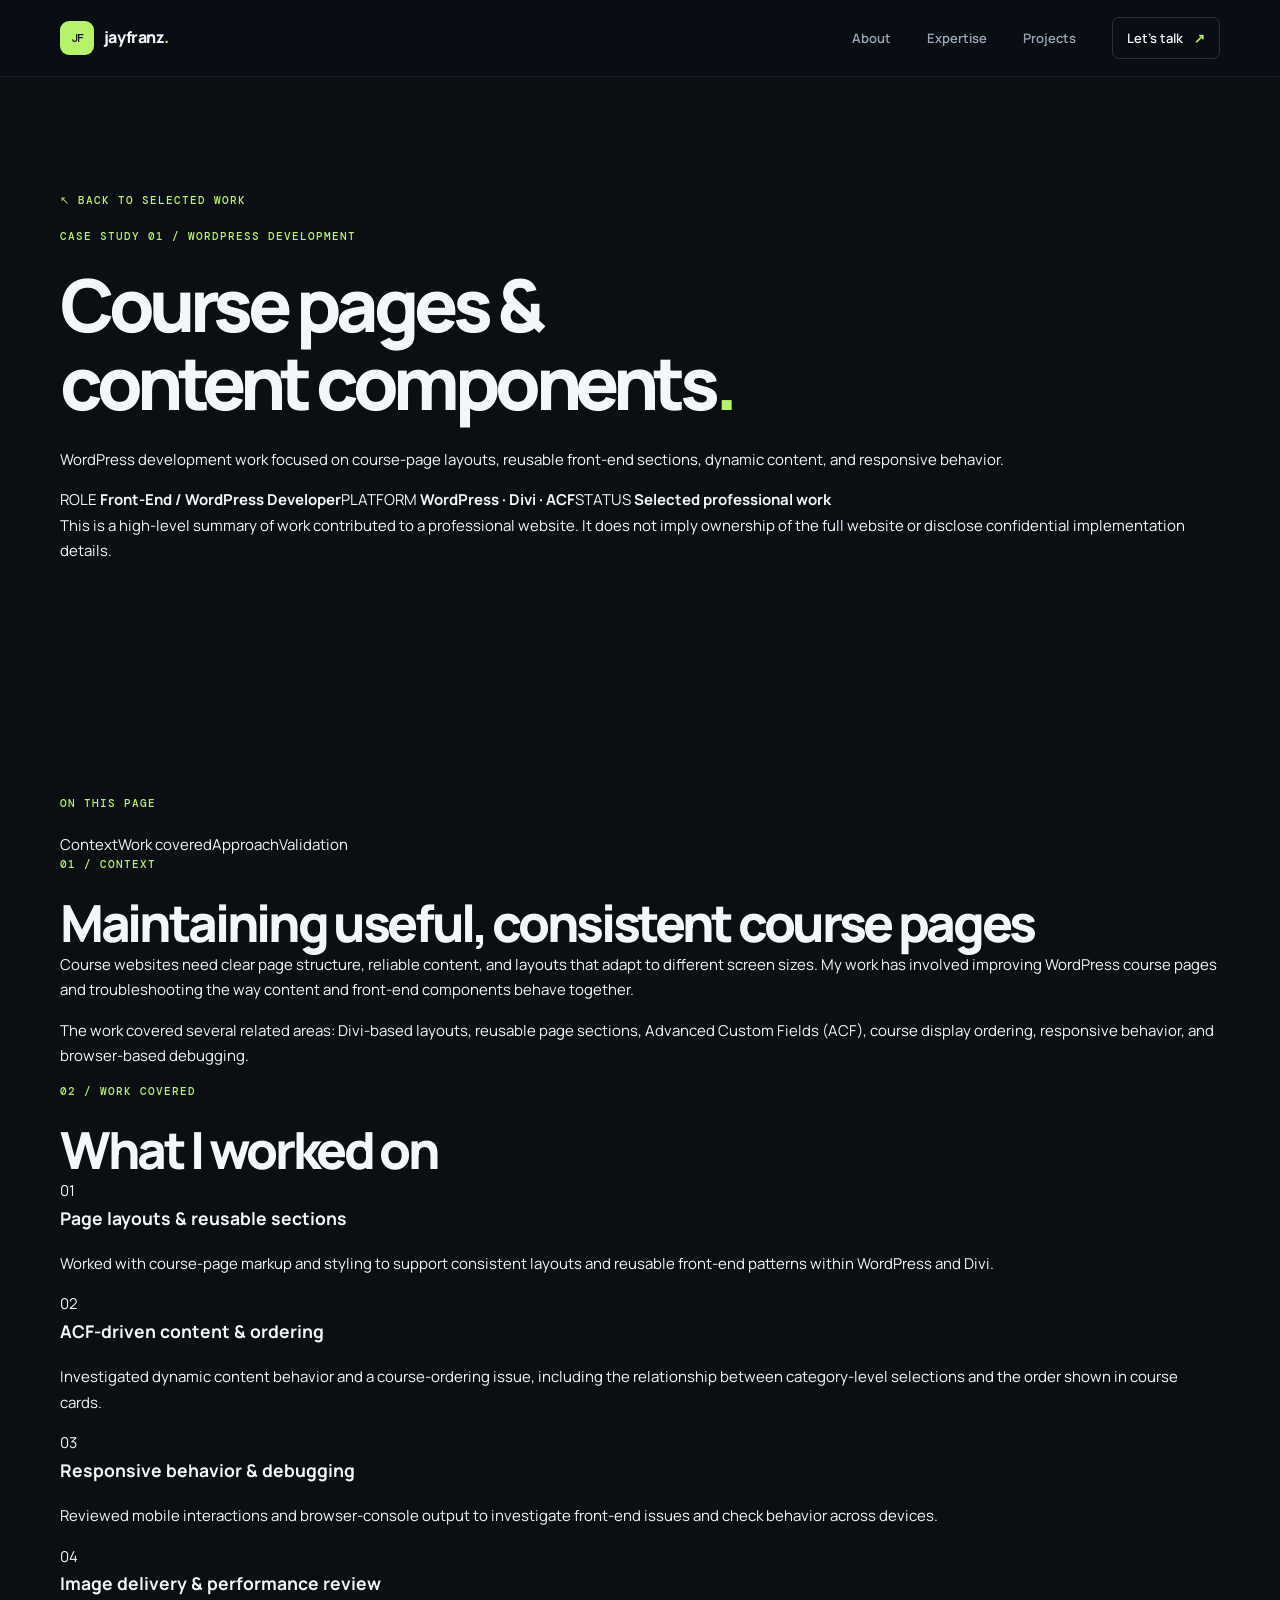
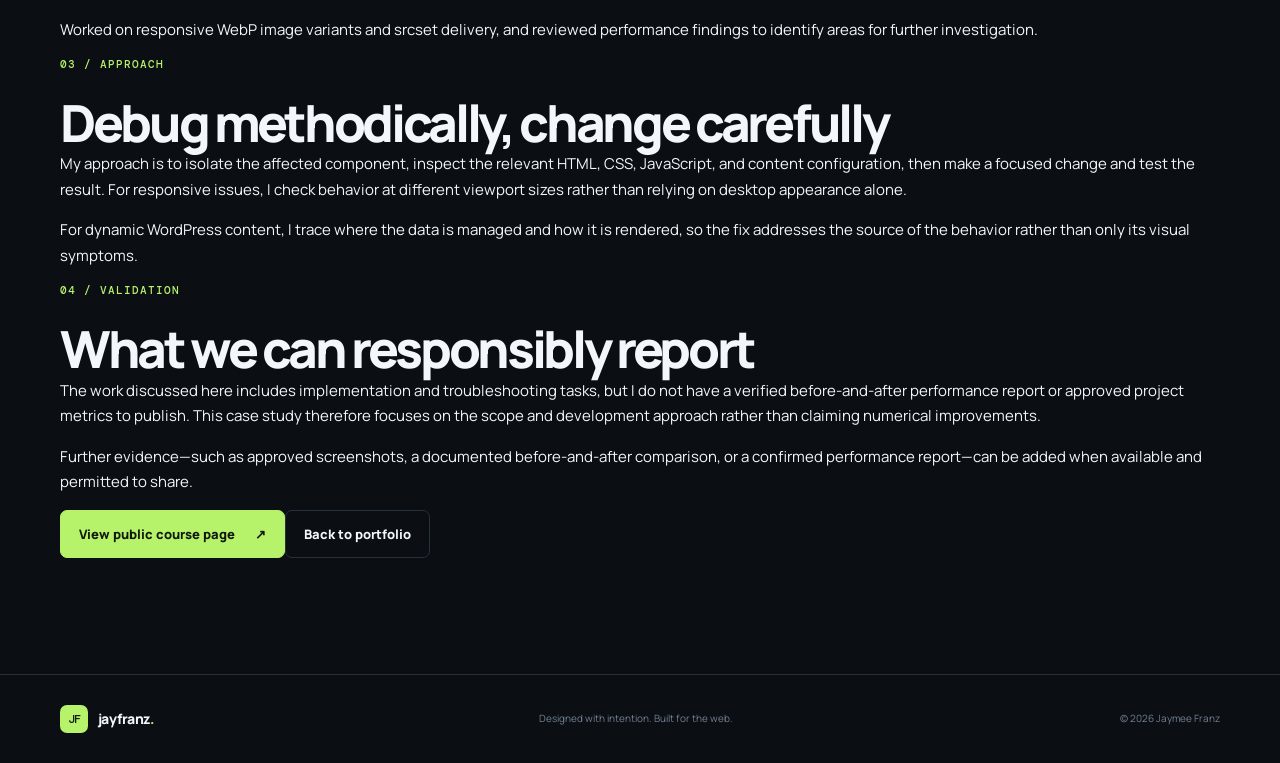
==== case-study-wordpress.html @ bbe4d5fe "Add WordPress course page case study" ====
<!doctype html>
<html lang="en">
<head>
  <meta charset="utf-8">
  <meta name="viewport" content="width=device-width, initial-scale=1">
  <meta name="theme-color" content="#0b0f14">
  <meta name="description" content="A case study of WordPress course-page development, Divi components, ACF-driven content, responsive behavior, and front-end troubleshooting by Jaymee Franz.">
  <title>WordPress Course Page Development — Jaymee Franz</title>
  <link rel="preconnect" href="https://fonts.googleapis.com">
  <link rel="preconnect" href="https://fonts.gstatic.com" crossorigin>
  <link href="https://fonts.googleapis.com/css2?family=DM+Mono:wght@400;500&family=Manrope:wght@400;500;600;700;800&display=swap" rel="stylesheet">
  <link rel="stylesheet" href="assets/css/style.css">
  <script src="assets/js/main.js" defer></script>
</head>
<body>
<a class="skip-link" href="#main">Skip to content</a>
<header class="site-header"><div class="container nav-wrap">
<a class="brand" href="index.html#home" aria-label="Jaymee Franz home"><span class="brand-mark">JF</span><span>jayfranz<span class="brand-dot">.</span></span></a>
<button class="menu-toggle" type="button" aria-expanded="false" aria-controls="primary-nav" aria-label="Open navigation"><span></span><span></span></button>
<nav id="primary-nav" class="primary-nav" aria-label="Main navigation"><a href="index.html#about">About</a><a href="index.html#expertise">Expertise</a><a href="index.html#projects">Projects</a><a href="index.html#contact" class="nav-cta">Let's talk <span aria-hidden="true">↗</span></a></nav>
</div></header>
<main id="main">
<section class="case-hero section"><div class="container">
<p class="eyebrow"><a href="index.html#projects">↖ BACK TO SELECTED WORK</a></p>
<p class="eyebrow">CASE STUDY 01 / WORDPRESS DEVELOPMENT</p>
<h1>Course pages &amp;<br>content components<span class="accent">.</span></h1>
<p class="case-lede">WordPress development work focused on course-page layouts, reusable front-end sections, dynamic content, and responsive behavior.</p>
<div class="case-meta"><span>ROLE <strong>Front-End / WordPress Developer</strong></span><span>PLATFORM <strong>WordPress · Divi · ACF</strong></span><span>STATUS <strong>Selected professional work</strong></span></div>
<div class="case-disclaimer">This is a high-level summary of work contributed to a professional website. It does not imply ownership of the full website or disclose confidential implementation details.</div>
</div></section>
<section class="section case-body"><div class="container case-layout">
<aside class="case-sidebar"><p class="eyebrow">ON THIS PAGE</p><a href="#context">Context</a><a href="#work">Work covered</a><a href="#approach">Approach</a><a href="#validation">Validation</a></aside>
<div class="case-content">
<section id="context" class="case-block"><p class="eyebrow">01 / CONTEXT</p><h2>Maintaining useful, consistent course pages</h2><p>Course websites need clear page structure, reliable content, and layouts that adapt to different screen sizes. My work has involved improving WordPress course pages and troubleshooting the way content and front-end components behave together.</p><p>The work covered several related areas: Divi-based layouts, reusable page sections, Advanced Custom Fields (ACF), course display ordering, responsive behavior, and browser-based debugging.</p></section>
<section id="work" class="case-block"><p class="eyebrow">02 / WORK COVERED</p><h2>What I worked on</h2>
<div class="case-detail"><span>01</span><div><h3>Page layouts &amp; reusable sections</h3><p>Worked with course-page markup and styling to support consistent layouts and reusable front-end patterns within WordPress and Divi.</p></div></div>
<div class="case-detail"><span>02</span><div><h3>ACF-driven content &amp; ordering</h3><p>Investigated dynamic content behavior and a course-ordering issue, including the relationship between category-level selections and the order shown in course cards.</p></div></div>
<div class="case-detail"><span>03</span><div><h3>Responsive behavior &amp; debugging</h3><p>Reviewed mobile interactions and browser-console output to investigate front-end issues and check behavior across devices.</p></div></div>
<div class="case-detail"><span>04</span><div><h3>Image delivery &amp; performance review</h3><p>Worked on responsive WebP image variants and srcset delivery, and reviewed performance findings to identify areas for further investigation.</p></div></div>
</section>
<section id="approach" class="case-block"><p class="eyebrow">03 / APPROACH</p><h2>Debug methodically, change carefully</h2><p>My approach is to isolate the affected component, inspect the relevant HTML, CSS, JavaScript, and content configuration, then make a focused change and test the result. For responsive issues, I check behavior at different viewport sizes rather than relying on desktop appearance alone.</p><p>For dynamic WordPress content, I trace where the data is managed and how it is rendered, so the fix addresses the source of the behavior rather than only its visual symptoms.</p></section>
<section id="validation" class="case-block"><p class="eyebrow">04 / VALIDATION</p><h2>What we can responsibly report</h2><p>The work discussed here includes implementation and troubleshooting tasks, but I do not have a verified before-and-after performance report or approved project metrics to publish. This case study therefore focuses on the scope and development approach rather than claiming numerical improvements.</p><p>Further evidence—such as approved screenshots, a documented before-and-after comparison, or a confirmed performance report—can be added when available and permitted to share.</p></section>
<div class="case-links"><a class="button button-primary" href="https://verticalinstitute.com/courses/generative-ai-for-content-creation-course/" target="_blank" rel="noreferrer">View public course page <span aria-hidden="true">↗</span></a><a class="button button-ghost" href="index.html#projects">Back to portfolio</a></div>
</div></div></section>
</main>
<footer class="site-footer"><div class="container footer-inner"><a class="brand" href="index.html#home"><span class="brand-mark">JF</span><span>jayfranz<span class="brand-dot">.</span></span></a><p>Designed with intention. Built for the web.</p><p>© <span id="year"></span> Jaymee Franz</p></div></footer>
</body></html>
---- assets/css/style.css ----
:root{color-scheme:dark;--bg:#0b0f14;--bg-soft:#10161e;--panel:#131b25;--text:#f3f6fa;--muted:#9ba8b8;--line:#26313e;--accent:#b6f36b;--max:1160px;--font:"Manrope",Arial,sans-serif;--mono:"DM Mono",monospace}
*{box-sizing:border-box}html{scroll-behavior:smooth;scroll-padding-top:90px}body{margin:0;background:var(--bg);color:var(--text);font-family:var(--font);font-size:15px;line-height:1.7;-webkit-font-smoothing:antialiased}a{color:inherit;text-decoration:none}a:focus-visible,button:focus-visible{outline:2px solid var(--accent);outline-offset:4px}.container{width:min(var(--max),calc(100% - 48px));margin-inline:auto}.section{padding:116px 0}.skip-link{position:absolute;left:12px;top:-60px;background:var(--accent);color:#111;padding:10px 14px;z-index:100}.skip-link:focus{top:12px}
.site-header{position:sticky;top:0;z-index:50;background:rgba(11,15,20,.9);backdrop-filter:blur(18px);border-bottom:1px solid rgba(255,255,255,.06)}.nav-wrap{height:76px;display:flex;align-items:center;justify-content:space-between}.brand{display:inline-flex;align-items:center;gap:10px;font-size:16px;font-weight:800;letter-spacing:-.04em}.brand-mark{display:grid;place-items:center;width:34px;height:34px;border-radius:9px;background:var(--accent);color:#111b0e;font:500 12px var(--mono);letter-spacing:-.08em}.brand-dot,.accent{color:var(--accent)}.primary-nav{display:flex;align-items:center;gap:36px;color:var(--muted);font-size:13px;font-weight:600}.primary-nav a{transition:color .2s}.primary-nav a:hover{color:var(--text)}.primary-nav .nav-cta{padding:9px 14px;border:1px solid var(--line);border-radius:7px;color:var(--text)}.nav-cta span{color:var(--accent);margin-left:8px}.menu-toggle{display:none}
.hero{position:relative;overflow:hidden;padding:118px 0 104px}.hero-grid{display:grid;grid-template-columns:1.12fr .88fr;align-items:center;gap:62px}.eyebrow{margin:0 0 22px;color:var(--accent);font:500 11px var(--mono);letter-spacing:.09em}.status-dot{display:inline-block;width:7px;height:7px;background:var(--accent);border-radius:50%;margin-right:10px;box-shadow:0 0 0 4px rgba(182,243,107,.08)}h1,h2,h3,p{margin-top:0}h1{font-size:clamp(44px,5.7vw,76px);line-height:1.075;letter-spacing:-.075em;margin-bottom:25px;font-weight:800}h2{font-size:clamp(34px,4vw,52px);line-height:1.14;letter-spacing:-.065em;margin-bottom:0;font-weight:800}.hero-lede{max-width:590px;color:var(--muted);font-size:16px;line-height:1.9;margin-bottom:32px}.hero-actions{display:flex;gap:12px;flex-wrap:wrap}.button{display:inline-flex;gap:20px;align-items:center;justify-content:center;min-height:48px;padding:0 18px;border-radius:7px;font-size:13px;font-weight:800;transition:transform .2s,border-color .2s,background .2s}.button:hover{transform:translateY(-2px)}.button-primary{color:#11190c;background:var(--accent);border:1px solid var(--accent)}.button-primary:hover{background:#c8ff8a}.button-ghost{border:1px solid var(--line);color:var(--text)}.button-ghost:hover{border-color:#657487}.hero-meta{display:flex;gap:14px;align-items:center;flex-wrap:wrap;margin-top:39px;color:#8290a0;font:11px var(--mono)}.meta-separator{width:4px;height:4px;border-radius:50%;background:#566271}
.hero-art{position:relative;padding:28px 0}.art-glow{position:absolute;width:340px;height:340px;right:3%;top:10%;background:rgba(77,131,49,.13);filter:blur(85px);border-radius:50%}.code-window{position:relative;z-index:1;background:rgba(19,27,37,.96);border:1px solid #2b3745;border-radius:13px;box-shadow:0 30px 100px rgba(0,0,0,.3);overflow:hidden;transform:rotate(1.5deg)}.window-bar,.window-footer{height:45px;display:flex;align-items:center;justify-content:space-between;padding:0 17px;border-bottom:1px solid #26313e;color:#748294;font:10px var(--mono)}.window-dots{display:flex;gap:5px}.window-dots i{width:7px;height:7px;background:#3b4654;border-radius:50%}.window-menu{letter-spacing:2px}.code-content{padding:25px 18px 24px;font:11px/2.35 var(--mono);color:#dde5ee;overflow:hidden}.code-content p{margin:0;white-space:nowrap}.line-no{display:inline-block;width:30px;color:#566474;user-select:none}.code-purple{color:#c4a4ff}.code-green{color:#b6f36b}.code-comment{color:#748797}.code-last{margin-top:10px!important}.cursor{display:inline-block;width:6px;height:12px;margin-left:4px;background:var(--accent);vertical-align:-2px;animation:blink 1.1s step-end infinite}@keyframes blink{50%{opacity:0}}.window-footer{height:36px;border-top:1px solid #26313e;border-bottom:0;font-size:9px}.footer-check{color:var(--accent);margin-right:5px}.floating-chip{position:absolute;z-index:2;display:flex;align-items:center;gap:10px;padding:10px 13px;background:#17212c;border:1px solid #2e3b49;border-radius:8px;font-size:11px;font-weight:700;box-shadow:0 12px 36px rgba(0,0,0,.28)}.chip-top{top:0;right:-14px}.chip-bottom{bottom:3px;left:-25px}.chip-symbol{display:grid;place-items:center;width:25px;height:25px;background:#283d2a;border-radius:5px;color:var(--accent);font:12px var(--mono)}.chip-spark{color:var(--accent);font-size:18px}
.hero-bottom-line{position:absolute;bottom:0;left:0;right:0;border-bottom:1px solid var(--line)}.intro-strip{background:#0e141b;border-bottom:1px solid var(--line)}.intro-strip-inner{display:flex;align-items:center;gap:36px;padding:24px 0}.intro-strip-inner>span{color:var(--accent);font:10px var(--mono);letter-spacing:.12em;white-space:nowrap}.intro-strip-inner p{margin:0;color:#c2cbd6;font-size:13px}.two-column{display:grid;grid-template-columns:1fr 1fr;gap:90px}.muted-heading{color:#647283}.about-copy{max-width:520px}.large-copy{font-size:20px;line-height:1.65;font-weight:600;letter-spacing:-.035em;color:#e2e8ef;margin-bottom:19px}.about-copy>p:not(.large-copy){color:var(--muted);line-height:1.9;font-size:14px;margin-bottom:24px}.text-link{display:inline-flex;gap:14px;align-items:center;color:var(--accent);font-size:13px;font-weight:800}.text-link span{font-size:17px}
.expertise-section{background:#0e141b;border-block:1px solid var(--line)}.section-heading{display:flex;align-items:flex-end;justify-content:space-between;gap:35px;margin-bottom:45px}.section-heading .eyebrow{margin-bottom:16px}.section-note{max-width:330px;color:var(--muted);font-size:13px;line-height:1.8;margin:0 0 4px}.expertise-grid{display:grid;grid-template-columns:repeat(2,minmax(0,1fr));gap:14px}.expertise-card{position:relative;padding:28px;background:var(--panel);border:1px solid #26313e;border-radius:10px;min-height:260px;transition:transform .2s,border-color .2s}.expertise-card:hover{transform:translateY(-3px);border-color:#465a6e}.card-index{position:absolute;top:26px;right:27px;color:#566576;font:11px var(--mono)}.card-icon{display:grid;place-items:center;width:43px;height:43px;background:#213126;color:var(--accent);border:1px solid #2d4630;border-radius:9px;font:500 16px var(--mono);margin-bottom:22px}.expertise-card h3,.project-info h3{font-size:18px;line-height:1.35;letter-spacing:-.04em;margin-bottom:10px}.expertise-card p{max-width:450px;color:var(--muted);font-size:13px;line-height:1.8;margin-bottom:20px}.tag-list{display:flex;gap:6px;flex-wrap:wrap}.tag-list span{display:inline-flex;padding:5px 8px;background:#1d2834;border:1px solid #2a3745;border-radius:4px;color:#aebbc9;font:9px var(--mono)}
.projects-section{background:var(--bg)}.project-grid{display:grid;grid-template-columns:repeat(2,minmax(0,1fr));gap:17px}.project-card{border:1px solid var(--line);border-radius:10px;overflow:hidden;background:#10161e}.project-featured{grid-column:span 2;display:grid;grid-template-columns:1fr 1fr}.project-visual{position:relative;min-height:235px;display:grid;place-items:center;overflow:hidden;background:#141e29;border-bottom:1px solid var(--line)}.project-featured .project-visual{min-height:285px;border-bottom:0;border-right:1px solid var(--line)}.visual-label{position:absolute;left:20px;bottom:16px;color:#7f90a1;font:9px var(--mono);letter-spacing:.08em}.visual-wordpress{background:radial-gradient(ellipse at 50% 30%,#233c31 0,transparent 55%),#121b24}.visual-window{width:72%;max-width:390px;transform:rotate(-3deg);border:1px solid #3d5c4a;background:#0e161b;box-shadow:0 22px 55px rgba(0,0,0,.35)}.visual-top{height:20px;border-bottom:1px solid #293d32;display:flex;align-items:center;gap:4px;padding:0 8px}.visual-top span{height:4px;width:4px;border-radius:50%;background:#637d6b}.visual-layout{display:grid;grid-template-columns:28% 1fr;min-height:150px;padding:12px;gap:12px}.visual-side{background:#1b3327;border-radius:3px}.visual-main i{display:block;height:9px;background:#456451;border-radius:2px;margin-bottom:8px;width:80%}.visual-main i:nth-child(2){width:55%;background:#263d30}.visual-main i:nth-child(3){width:68%;background:#263d30}.visual-blocks{display:flex;gap:6px;margin-top:16px}.visual-blocks b{height:37px;flex:1;background:#24392c;border:1px solid #395444;border-radius:3px}.project-info{padding:24px;display:flex;flex-direction:column;min-width:0}.project-type{color:var(--accent);font:9px var(--mono);letter-spacing:.08em;margin-bottom:10px}.project-description{color:var(--muted);font-size:12px;line-height:1.85;margin:0 0 23px}.project-footer{display:flex;justify-content:space-between;align-items:flex-end;gap:12px;margin-top:auto}.project-status{flex-shrink:0;padding:4px 7px;border:1px solid #414b57;color:#9eabb8;border-radius:4px;font:9px var(--mono)}.visual-performance{background:radial-gradient(ellipse at 50% 40%,#292e46 0,transparent 60%),#151a28;display:flex;flex-direction:column;justify-content:center;gap:17px}.performance-gauge{text-align:center;display:flex;flex-direction:column;align-items:center;line-height:1.2}.performance-gauge>span{font:9px var(--mono);letter-spacing:.15em;color:#a6b1c6}.performance-gauge strong{font-size:37px;letter-spacing:-.07em}.performance-gauge strong span{color:var(--accent)}.performance-gauge small{font:8px var(--mono);color:#8190a5;letter-spacing:.13em}.performance-lines{width:55%;display:flex;flex-direction:column;gap:5px}.performance-lines i{height:4px;border-radius:4px;background:#30405a}.performance-lines i:nth-child(1){width:89%;background:#b6f36b}.performance-lines i:nth-child(2){width:72%}.performance-lines i:nth-child(3){width:81%}.performance-lines i:nth-child(4){width:57%}.visual-frontend{background:radial-gradient(ellipse at 50% 50%,#263a42 0,transparent 65%),#121c23}.frontend-card{width:53%;min-width:155px;padding:20px;background:#17242c;border:1px solid #3a515a;border-radius:7px;box-shadow:0 20px 45px rgba(0,0,0,.35);transform:rotate(4deg)}.frontend-dot{height:8px;width:8px;border-radius:50%;background:var(--accent);margin-bottom:18px}.frontend-title{width:78%;height:10px;background:#d0dbe1;border-radius:3px;margin-bottom:9px}.frontend-text{width:94%;height:5px;background:#50636d;border-radius:3px;margin-bottom:6px}.frontend-text:after{content:"";display:block;width:70%;height:5px;background:#50636d;border-radius:3px;transform:translateY(10px)}.frontend-button{width:50px;height:15px;background:var(--accent);border-radius:3px;margin-top:22px}.projects-note{display:flex;gap:10px;align-items:flex-start;color:#8795a5;font-size:11px;line-height:1.8;margin:20px 0 0}.note-mark{display:grid;place-items:center;flex:0 0 18px;height:18px;border:1px solid #647283;border-radius:50%;font:10px var(--mono)}
.approach-section{border-top:1px solid var(--line);background:#0e141b}.approach-wrap{display:grid;grid-template-columns:1fr 1fr;gap:75px;align-items:start}.approach-list>div{display:grid;grid-template-columns:40px 1fr;gap:14px;padding:18px 0;border-bottom:1px solid var(--line)}.approach-list>div:first-child{padding-top:0}.approach-list>div>span{color:var(--accent);font:11px var(--mono);padding-top:3px}.approach-list p{color:var(--muted);font-size:12px;line-height:1.8;margin:0}.approach-list strong{color:var(--text);font-size:14px}
.contact-section{padding-top:80px;padding-bottom:100px}.contact-panel{position:relative;overflow:hidden;display:grid;grid-template-columns:1fr .65fr;align-items:center;gap:45px;padding:55px 60px;background:#141e28;border:1px solid #2c3a48;border-radius:12px}.contact-panel .eyebrow{margin-bottom:18px}.contact-copy{max-width:420px;color:var(--muted);font-size:13px;line-height:1.9;margin:20px 0 0}.contact-actions{position:relative;z-index:1}.contact-actions p{color:#9caaba;font-size:11px;margin:15px 0 7px}.contact-handle{color:var(--accent);font:11px var(--mono)}.contact-decoration{position:absolute;right:16%;bottom:-130px;color:rgba(182,243,107,.035);font-size:260px;font-weight:800;letter-spacing:-.12em;pointer-events:none}.contact-decoration span{color:rgba(182,243,107,.13)}.site-footer{border-top:1px solid var(--line)}.footer-inner{min-height:88px;display:flex;align-items:center;justify-content:space-between;gap:20px}.footer-inner p{margin:0;color:#728092;font-size:10px}.footer-inner .brand{font-size:14px}.footer-inner .brand-mark{width:28px;height:28px;border-radius:7px}
@media(max-width:900px){.section{padding:86px 0}.hero{padding:85px 0 80px}.hero-grid{grid-template-columns:1fr;gap:45px}.hero-copy{max-width:700px}.hero-art{width:min(590px,90%);margin:auto}.two-column{gap:48px}.contact-panel{padding:42px;gap:28px}.approach-wrap{gap:45px}}
@media(max-width:640px){.container{width:calc(100% - 36px)}.section{padding:70px 0}.nav-wrap{height:68px}.menu-toggle{display:flex;width:42px;height:42px;flex-direction:column;align-items:center;justify-content:center;gap:6px;border:1px solid var(--line);border-radius:7px;background:transparent}.menu-toggle span{display:block;width:17px;height:1px;background:var(--text)}.primary-nav{position:absolute;top:68px;left:0;right:0;display:none;align-items:stretch;gap:0;padding:12px 18px 18px;background:#0d1218;border-bottom:1px solid var(--line)}.primary-nav.is-open{display:flex;flex-direction:column}.primary-nav a{padding:13px 4px;border-bottom:1px solid rgba(255,255,255,.05)}.primary-nav .nav-cta{margin-top:10px;padding:12px;border:1px solid var(--line)}.hero{padding:68px 0 65px}.hero-grid{gap:43px}h1{font-size:clamp(43px,12vw,62px)}h2{font-size:36px}.hero-lede{font-size:14px}.hero-meta{gap:9px;font-size:9px;margin-top:28px}.hero-art{width:calc(100% - 10px);padding:12px 0}.code-content{padding:18px 9px 18px;font-size:9px}.line-no{width:25px}.window-bar{padding:0 11px}.chip-top{right:-6px}.chip-bottom{left:-8px}.floating-chip{font-size:9px;padding:7px 9px}.chip-symbol{width:22px;height:22px}.intro-strip-inner{align-items:flex-start;flex-direction:column;gap:8px;padding:19px 0}.intro-strip-inner p{font-size:12px}.two-column,.approach-wrap{grid-template-columns:1fr;gap:28px}.about-copy{max-width:none}.large-copy{font-size:18px}.section-heading{display:block;margin-bottom:30px}.section-note{margin-top:15px}.expertise-grid,.project-grid{grid-template-columns:1fr}.expertise-card{padding:23px;min-height:0}.project-featured{grid-column:auto;display:flex;flex-direction:column}.project-featured .project-visual{min-height:220px;border-right:0;border-bottom:1px solid var(--line)}.project-visual{min-height:220px}.project-info{padding:21px}.project-info h3{font-size:17px}.project-footer{align-items:flex-start;flex-direction:column}.projects-note{font-size:10px}.approach-wrap{gap:32px}.contact-section{padding-top:45px;padding-bottom:65px}.contact-panel{grid-template-columns:1fr;padding:29px 24px;gap:32px}.contact-decoration{right:2%;bottom:-52px;font-size:150px}.contact-copy{font-size:12px}.footer-inner{padding:22px 0;align-items:flex-start;flex-direction:column;gap:11px}.footer-inner p{font-size:10px}}
@media(prefers-reduced-motion:reduce){*,*::before,*::after{scroll-behavior:auto!important;animation-duration:.01ms!important;animation-iteration-count:1!important;transition-duration:.01ms!important}}
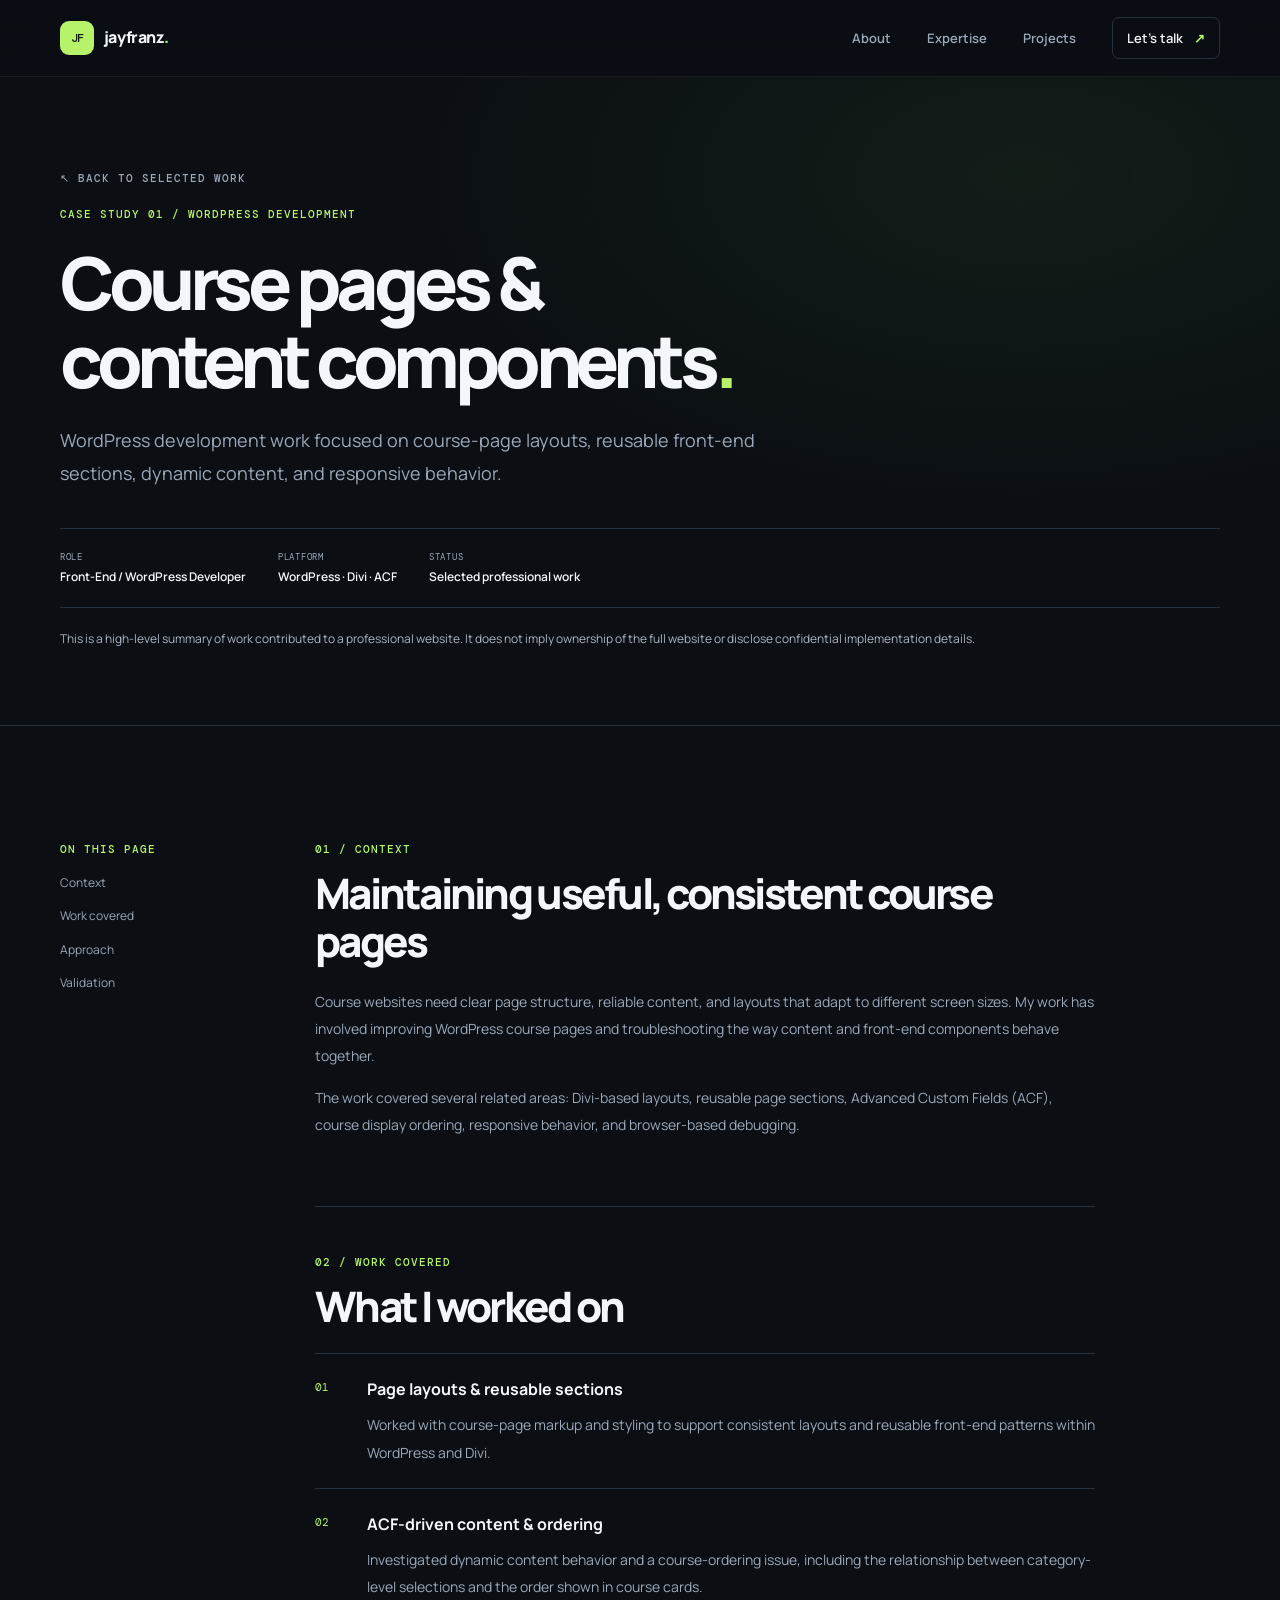
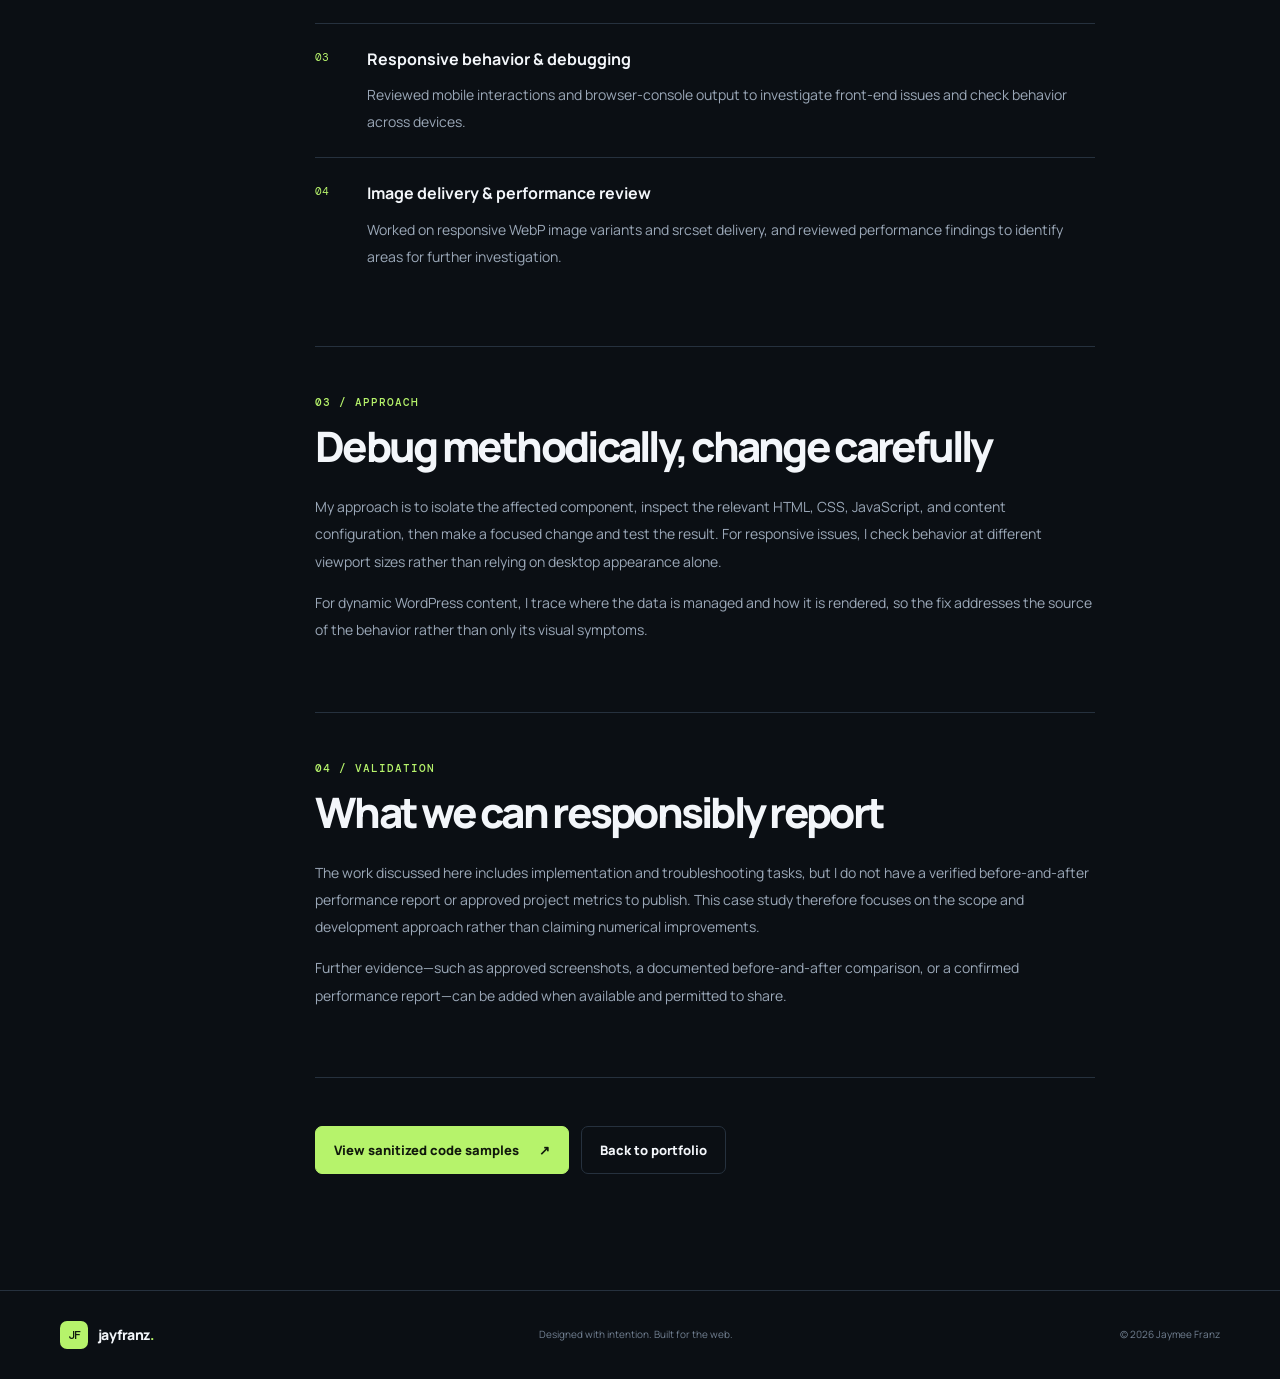
==== commit e42173a0: "Remove employer site link from case study" ====
--- a/case-study-wordpress.html
+++ b/case-study-wordpress.html
@@ -40,7 +40,7 @@
 </section>
 <section id="approach" class="case-block"><p class="eyebrow">03 / APPROACH</p><h2>Debug methodically, change carefully</h2><p>My approach is to isolate the affected component, inspect the relevant HTML, CSS, JavaScript, and content configuration, then make a focused change and test the result. For responsive issues, I check behavior at different viewport sizes rather than relying on desktop appearance alone.</p><p>For dynamic WordPress content, I trace where the data is managed and how it is rendered, so the fix addresses the source of the behavior rather than only its visual symptoms.</p></section>
 <section id="validation" class="case-block"><p class="eyebrow">04 / VALIDATION</p><h2>What we can responsibly report</h2><p>The work discussed here includes implementation and troubleshooting tasks, but I do not have a verified before-and-after performance report or approved project metrics to publish. This case study therefore focuses on the scope and development approach rather than claiming numerical improvements.</p><p>Further evidence—such as approved screenshots, a documented before-and-after comparison, or a confirmed performance report—can be added when available and permitted to share.</p></section>
-<div class="case-links"><a class="button button-primary" href="https://verticalinstitute.com/courses/generative-ai-for-content-creation-course/" target="_blank" rel="noreferrer">View public course page <span aria-hidden="true">↗</span></a><a class="button button-ghost" href="index.html#projects">Back to portfolio</a></div>
+<div class="case-links"><a class="button button-primary" href="code-samples.html">View sanitized code samples <span aria-hidden="true">↗</span></a><a class="button button-ghost" href="index.html#projects">Back to portfolio</a></div>
 </div></div></section>
 </main>
 <footer class="site-footer"><div class="container footer-inner"><a class="brand" href="index.html#home"><span class="brand-mark">JF</span><span>jayfranz<span class="brand-dot">.</span></span></a><p>Designed with intention. Built for the web.</p><p>© <span id="year"></span> Jaymee Franz</p></div></footer>
--- a/assets/css/style.css
+++ b/assets/css/style.css
@@ -11,3 +11,30 @@
 @media(max-width:900px){.section{padding:86px 0}.hero{padding:85px 0 80px}.hero-grid{grid-template-columns:1fr;gap:45px}.hero-copy{max-width:700px}.hero-art{width:min(590px,90%);margin:auto}.two-column{gap:48px}.contact-panel{padding:42px;gap:28px}.approach-wrap{gap:45px}}
 @media(max-width:640px){.container{width:calc(100% - 36px)}.section{padding:70px 0}.nav-wrap{height:68px}.menu-toggle{display:flex;width:42px;height:42px;flex-direction:column;align-items:center;justify-content:center;gap:6px;border:1px solid var(--line);border-radius:7px;background:transparent}.menu-toggle span{display:block;width:17px;height:1px;background:var(--text)}.primary-nav{position:absolute;top:68px;left:0;right:0;display:none;align-items:stretch;gap:0;padding:12px 18px 18px;background:#0d1218;border-bottom:1px solid var(--line)}.primary-nav.is-open{display:flex;flex-direction:column}.primary-nav a{padding:13px 4px;border-bottom:1px solid rgba(255,255,255,.05)}.primary-nav .nav-cta{margin-top:10px;padding:12px;border:1px solid var(--line)}.hero{padding:68px 0 65px}.hero-grid{gap:43px}h1{font-size:clamp(43px,12vw,62px)}h2{font-size:36px}.hero-lede{font-size:14px}.hero-meta{gap:9px;font-size:9px;margin-top:28px}.hero-art{width:calc(100% - 10px);padding:12px 0}.code-content{padding:18px 9px 18px;font-size:9px}.line-no{width:25px}.window-bar{padding:0 11px}.chip-top{right:-6px}.chip-bottom{left:-8px}.floating-chip{font-size:9px;padding:7px 9px}.chip-symbol{width:22px;height:22px}.intro-strip-inner{align-items:flex-start;flex-direction:column;gap:8px;padding:19px 0}.intro-strip-inner p{font-size:12px}.two-column,.approach-wrap{grid-template-columns:1fr;gap:28px}.about-copy{max-width:none}.large-copy{font-size:18px}.section-heading{display:block;margin-bottom:30px}.section-note{margin-top:15px}.expertise-grid,.project-grid{grid-template-columns:1fr}.expertise-card{padding:23px;min-height:0}.project-featured{grid-column:auto;display:flex;flex-direction:column}.project-featured .project-visual{min-height:220px;border-right:0;border-bottom:1px solid var(--line)}.project-visual{min-height:220px}.project-info{padding:21px}.project-info h3{font-size:17px}.project-footer{align-items:flex-start;flex-direction:column}.projects-note{font-size:10px}.approach-wrap{gap:32px}.contact-section{padding-top:45px;padding-bottom:65px}.contact-panel{grid-template-columns:1fr;padding:29px 24px;gap:32px}.contact-decoration{right:2%;bottom:-52px;font-size:150px}.contact-copy{font-size:12px}.footer-inner{padding:22px 0;align-items:flex-start;flex-direction:column;gap:11px}.footer-inner p{font-size:10px}}
 @media(prefers-reduced-motion:reduce){*,*::before,*::after{scroll-behavior:auto!important;animation-duration:.01ms!important;animation-iteration-count:1!important;transition-duration:.01ms!important}}
+
+
+/* Case study page */
+.case-hero{padding:94px 0 75px;background:radial-gradient(ellipse at 80% 15%,rgba(77,131,49,.12),transparent 42%),var(--bg);border-bottom:1px solid var(--line)}
+.case-hero .eyebrow a{color:var(--muted)}
+.case-hero h1{max-width:850px;margin-bottom:24px}
+.case-lede{max-width:730px;color:var(--muted);font-size:18px;line-height:1.85}
+.case-meta{display:flex;gap:32px;flex-wrap:wrap;margin-top:38px;padding:22px 0;border-block:1px solid var(--line)}
+.case-meta span{display:flex;flex-direction:column;gap:5px;color:var(--muted);font:9px var(--mono);letter-spacing:.08em}
+.case-meta strong{color:var(--text);font:600 12px var(--font);letter-spacing:0}
+.case-disclaimer{margin-top:20px;color:#aab5c2;font-size:12px;line-height:1.8}
+.case-layout{display:grid;grid-template-columns:190px minmax(0,1fr);gap:65px}
+.case-sidebar{position:sticky;top:110px;align-self:start;display:flex;flex-direction:column;gap:13px}
+.case-sidebar .eyebrow{margin-bottom:4px}
+.case-sidebar a{color:var(--muted);font-size:12px}
+.case-sidebar a:hover{color:var(--accent)}
+.case-content{min-width:0;max-width:780px}
+.case-block{padding-bottom:54px;margin-bottom:48px;border-bottom:1px solid var(--line);scroll-margin-top:100px}
+.case-block .eyebrow{margin-bottom:14px}
+.case-block h2{font-size:clamp(29px,3.5vw,42px);margin-bottom:22px}
+.case-block p:not(.eyebrow){color:var(--muted);font-size:14px;line-height:1.95}
+.case-detail{display:grid;grid-template-columns:38px 1fr;gap:14px;padding:22px 0;border-top:1px solid var(--line)}
+.case-detail>span{color:var(--accent);font:11px var(--mono);padding-top:4px}
+.case-detail h3{font-size:16px;margin-bottom:8px}
+.case-detail p{margin-bottom:0}
+.case-links{display:flex;gap:12px;flex-wrap:wrap}
+@media(max-width:760px){.case-hero{padding:70px 0 52px}.case-lede{font-size:15px}.case-meta{gap:18px}.case-layout{grid-template-columns:1fr;gap:35px}.case-sidebar{position:static;flex-direction:row;flex-wrap:wrap;gap:14px}.case-sidebar .eyebrow{width:100%;margin-bottom:0}.case-block{padding-bottom:35px;margin-bottom:32px}.case-links .button{width:100%}}
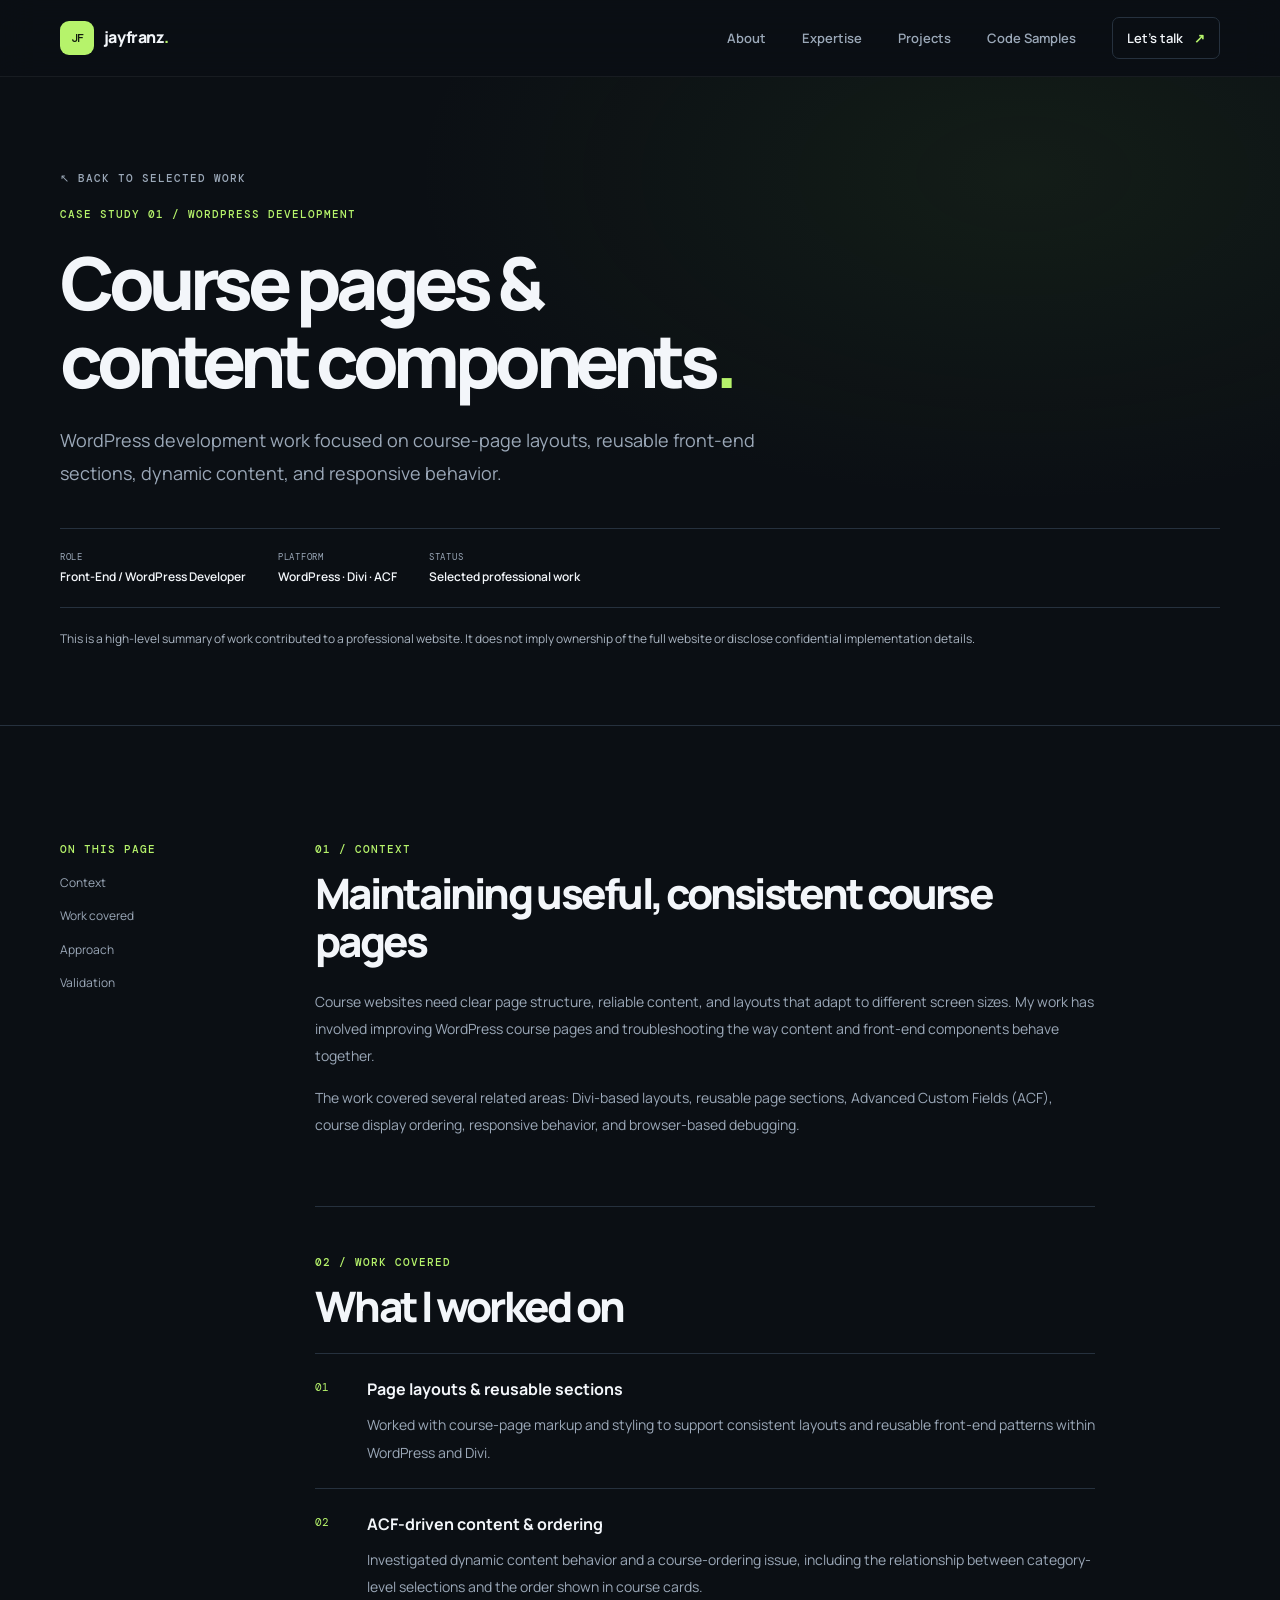
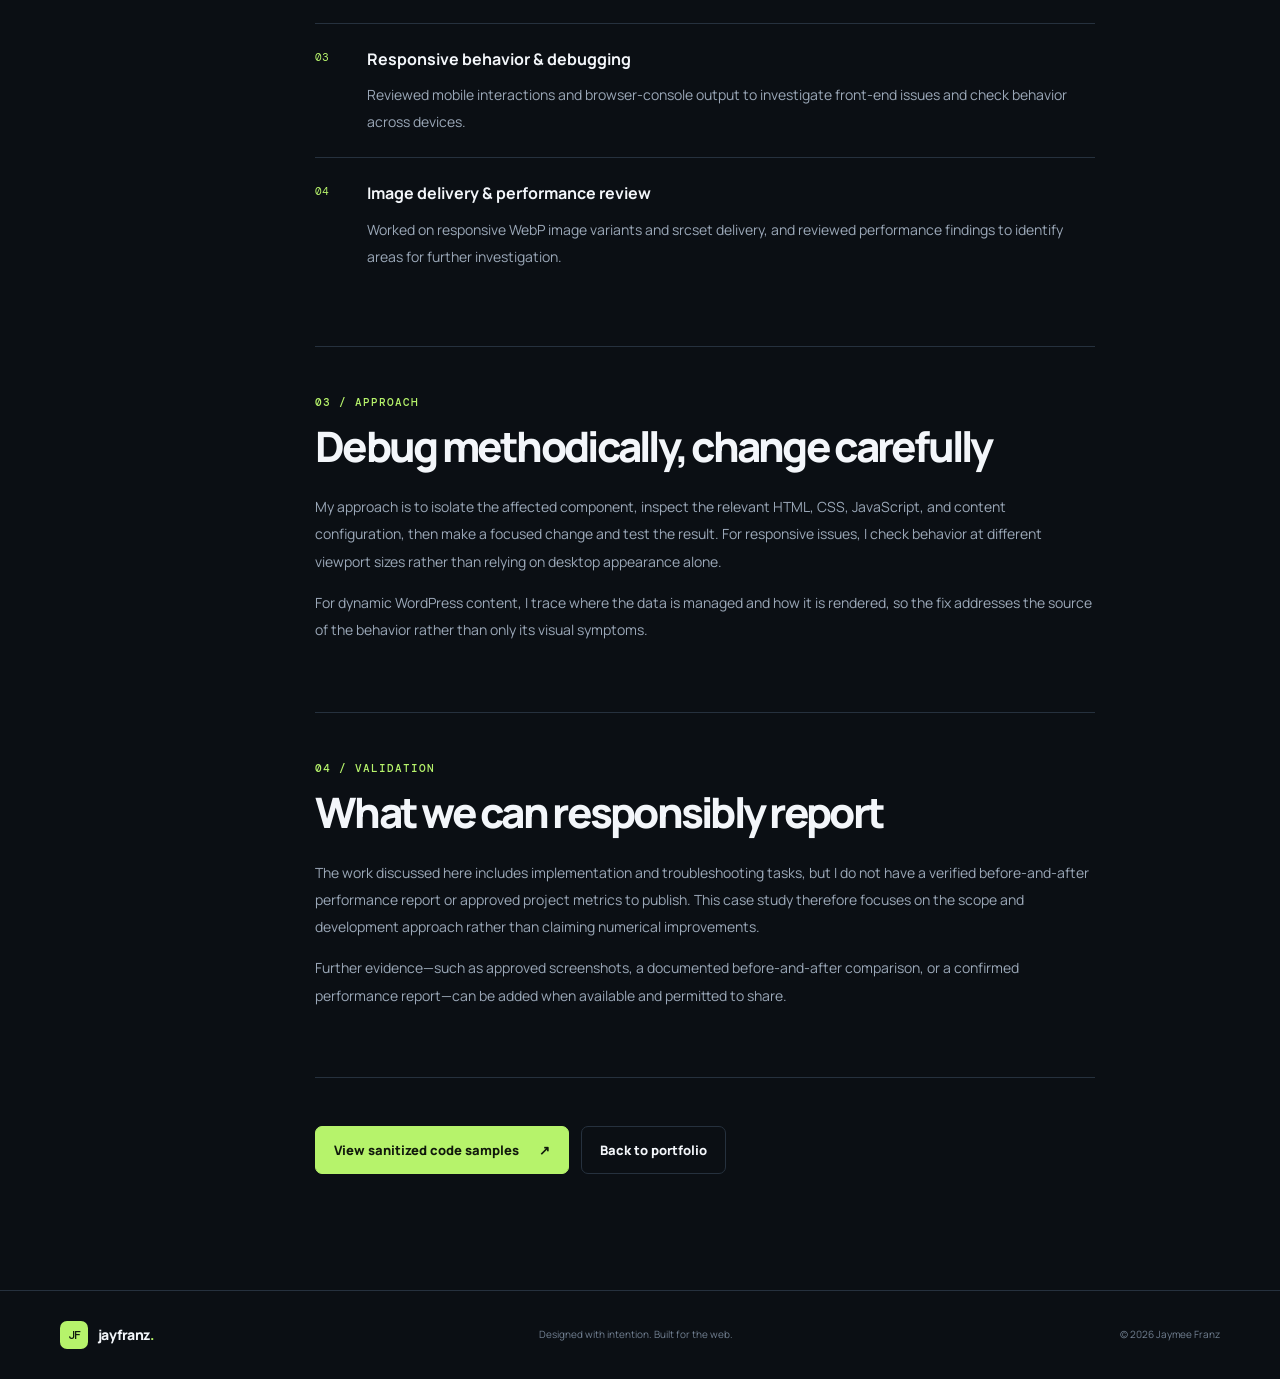
==== commit 39f42ab6: "Add code samples navigation to case study" ====
--- a/case-study-wordpress.html
+++ b/case-study-wordpress.html
@@ -17,7 +17,7 @@
 <header class="site-header"><div class="container nav-wrap">
 <a class="brand" href="index.html#home" aria-label="Jaymee Franz home"><span class="brand-mark">JF</span><span>jayfranz<span class="brand-dot">.</span></span></a>
 <button class="menu-toggle" type="button" aria-expanded="false" aria-controls="primary-nav" aria-label="Open navigation"><span></span><span></span></button>
-<nav id="primary-nav" class="primary-nav" aria-label="Main navigation"><a href="index.html#about">About</a><a href="index.html#expertise">Expertise</a><a href="index.html#projects">Projects</a><a href="index.html#contact" class="nav-cta">Let's talk <span aria-hidden="true">↗</span></a></nav>
+<nav id="primary-nav" class="primary-nav" aria-label="Main navigation"><a href="index.html#about">About</a><a href="index.html#expertise">Expertise</a><a href="index.html#projects">Projects</a><a href="code-samples.html">Code Samples</a><a href="index.html#contact" class="nav-cta">Let's talk <span aria-hidden="true">↗</span></a></nav>
 </div></header>
 <main id="main">
 <section class="case-hero section"><div class="container">
